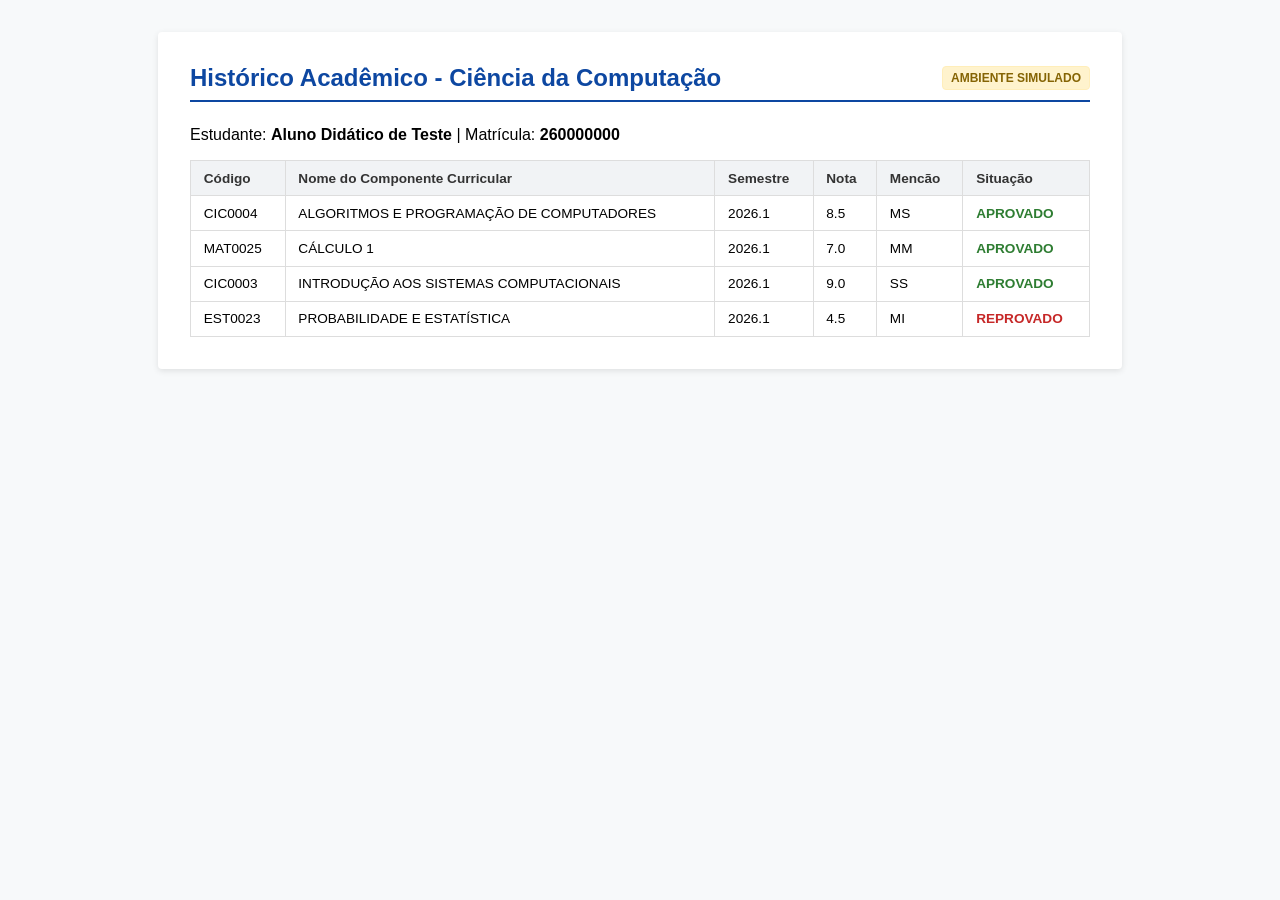
==== templates/mock_historico.html @ f51d8ed8 "Implement Intelligent Course Recommender based on academic history and prerequisites" ====
<!DOCTYPE html>
<html lang="pt-BR">
<head>
    <meta charset="UTF-8">
    <meta name="viewport" content="width=device-width, initial-scale=1.0">
    <title>Histórico Acadêmico (SIMULADO)</title>
    <style>
        body {
            font-family: Arial, sans-serif;
            background-color: #f7f9fa;
            margin: 0;
            padding: 2rem;
        }
        .container {
            max-width: 900px;
            margin: 0 auto;
            background: white;
            padding: 2rem;
            border-radius: 4px;
            box-shadow: 0 2px 6px rgba(0,0,0,0.1);
        }
        .header {
            border-bottom: 2px solid #0d47a1;
            padding-bottom: 0.5rem;
            margin-bottom: 1.5rem;
            display: flex;
            justify-content: space-between;
            align-items: center;
        }
        .header h2 {
            margin: 0;
            color: #0d47a1;
        }
        .warning-tag {
            background-color: #fff3cd;
            color: #856404;
            padding: 0.25rem 0.5rem;
            border-radius: 4px;
            font-size: 0.75rem;
            font-weight: bold;
            border: 1px solid #ffeeba;
        }
        table {
            width: 100%;
            border-collapse: collapse;
            margin-top: 1rem;
        }
        th, td {
            border: 1px solid #ddd;
            padding: 0.6rem 0.8rem;
            text-align: left;
            font-size: 0.85rem;
        }
        th {
            background-color: #f1f3f5;
            color: #333;
        }
        .aprovado {
            color: #2e7d32;
            font-weight: bold;
        }
        .reprovado {
            color: #c62828;
            font-weight: bold;
        }
    </style>
</head>
<body>
    <div class="container">
        <div class="header">
            <h2>Histórico Acadêmico - Ciência da Computação</h2>
            <div class="warning-tag">AMBIENTE SIMULADO</div>
        </div>
        
        <p>Estudante: <strong>Aluno Didático de Teste</strong> | Matrícula: <strong>260000000</strong></p>
        
        <table class="tabelaRelatorio">
            <thead>
                <tr>
                    <th>Código</th>
                    <th>Nome do Componente Curricular</th>
                    <th>Semestre</th>
                    <th>Nota</th>
                    <th>Mencão</th>
                    <th>Situação</th>
                </tr>
            </thead>
            <tbody>
                <tr>
                    <td>CIC0004</td>
                    <td>ALGORITMOS E PROGRAMAÇÃO DE COMPUTADORES</td>
                    <td>2026.1</td>
                    <td>8.5</td>
                    <td>MS</td>
                    <td class="aprovado">APROVADO</td>
                </tr>
                <tr>
                    <td>MAT0025</td>
                    <td>CÁLCULO 1</td>
                    <td>2026.1</td>
                    <td>7.0</td>
                    <td>MM</td>
                    <td class="aprovado">APROVADO</td>
                </tr>
                <tr>
                    <td>CIC0003</td>
                    <td>INTRODUÇÃO AOS SISTEMAS COMPUTACIONAIS</td>
                    <td>2026.1</td>
                    <td>9.0</td>
                    <td>SS</td>
                    <td class="aprovado">APROVADO</td>
                </tr>
                <tr>
                    <td>EST0023</td>
                    <td>PROBABILIDADE E ESTATÍSTICA</td>
                    <td>2026.1</td>
                    <td>4.5</td>
                    <td>MI</td>
                    <td class="reprovado">REPROVADO</td>
                </tr>
            </tbody>
        </table>
    </div>
</body>
</html>
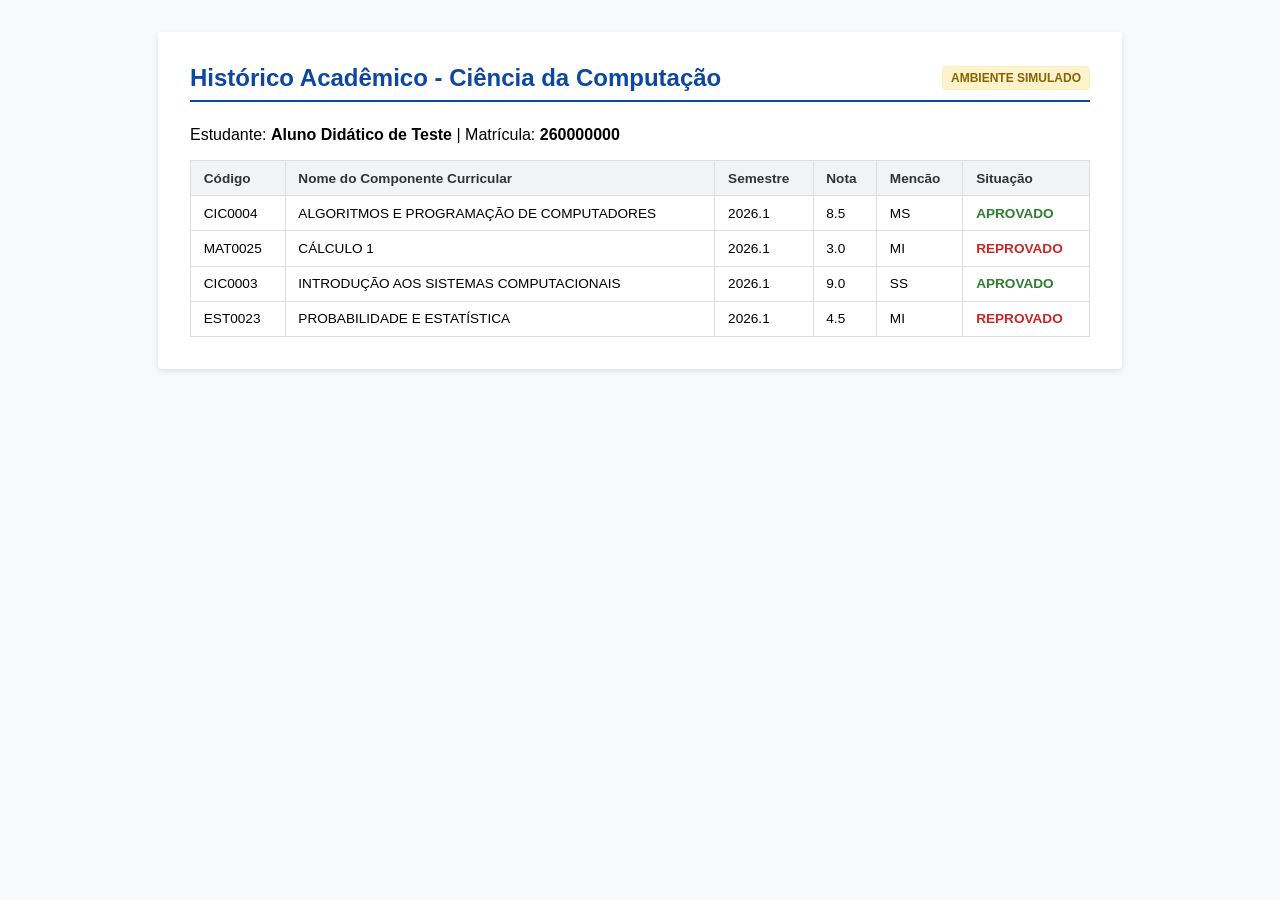
==== commit 564232f5: "Align mock history Calculus 1 status to REPROVADO and add debug logs in recommend_courses" ====
--- a/templates/mock_historico.html
+++ b/templates/mock_historico.html
@@ -98,9 +98,9 @@
                     <td>MAT0025</td>
                     <td>CÁLCULO 1</td>
                     <td>2026.1</td>
-                    <td>7.0</td>
-                    <td>MM</td>
-                    <td class="aprovado">APROVADO</td>
+                    <td>3.0</td>
+                    <td>MI</td>
+                    <td class="reprovado">REPROVADO</td>
                 </tr>
                 <tr>
                     <td>CIC0003</td>
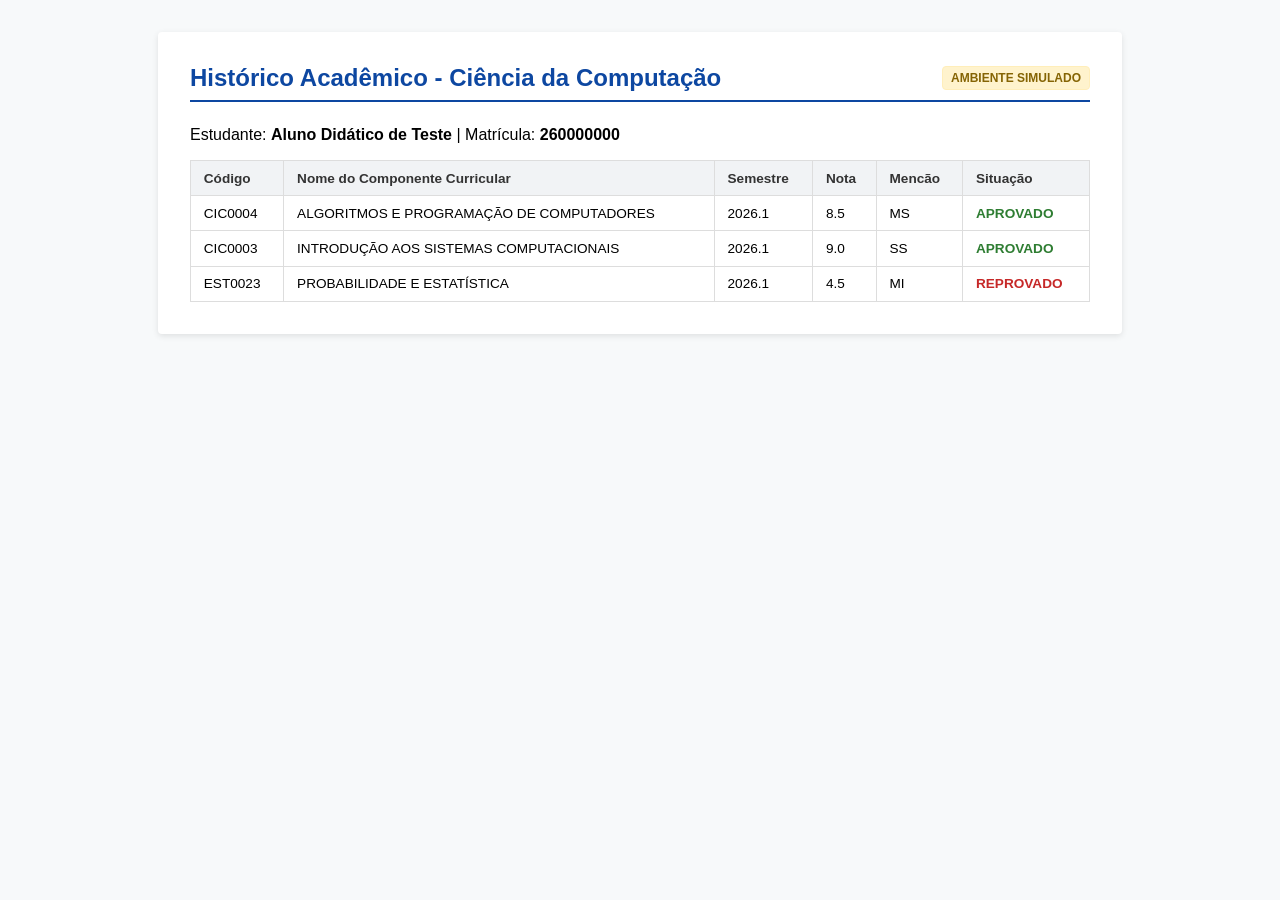
==== commit a11d0df9: "Remove Calculus 1 row entirely from mock history to simulate a student who hasn't taken it yet" ====
--- a/templates/mock_historico.html
+++ b/templates/mock_historico.html
@@ -95,14 +95,6 @@
                     <td class="aprovado">APROVADO</td>
                 </tr>
                 <tr>
-                    <td>MAT0025</td>
-                    <td>CÁLCULO 1</td>
-                    <td>2026.1</td>
-                    <td>3.0</td>
-                    <td>MI</td>
-                    <td class="reprovado">REPROVADO</td>
-                </tr>
-                <tr>
                     <td>CIC0003</td>
                     <td>INTRODUÇÃO AOS SISTEMAS COMPUTACIONAIS</td>
                     <td>2026.1</td>
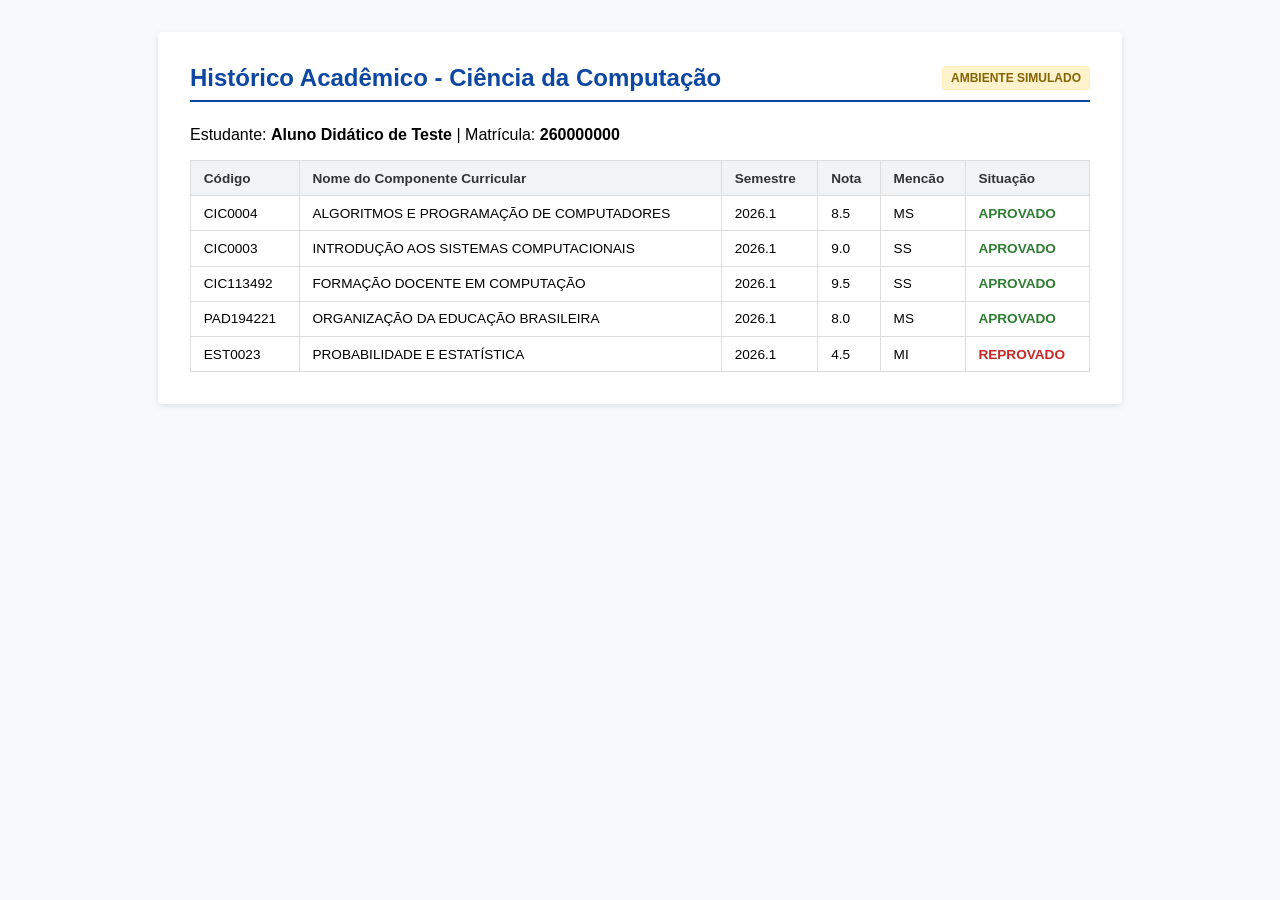
==== commit 95a29c85: "Add FDC (CIC113492) and OEB (PAD194221) as approved in mock history to align simulated mode with use" ====
--- a/templates/mock_historico.html
+++ b/templates/mock_historico.html
@@ -103,6 +103,22 @@
                     <td class="aprovado">APROVADO</td>
                 </tr>
                 <tr>
+                    <td>CIC113492</td>
+                    <td>FORMAÇÃO DOCENTE EM COMPUTAÇÃO</td>
+                    <td>2026.1</td>
+                    <td>9.5</td>
+                    <td>SS</td>
+                    <td class="aprovado">APROVADO</td>
+                </tr>
+                <tr>
+                    <td>PAD194221</td>
+                    <td>ORGANIZAÇÃO DA EDUCAÇÃO BRASILEIRA</td>
+                    <td>2026.1</td>
+                    <td>8.0</td>
+                    <td>MS</td>
+                    <td class="aprovado">APROVADO</td>
+                </tr>
+                <tr>
                     <td>EST0023</td>
                     <td>PROBABILIDADE E ESTATÍSTICA</td>
                     <td>2026.1</td>
